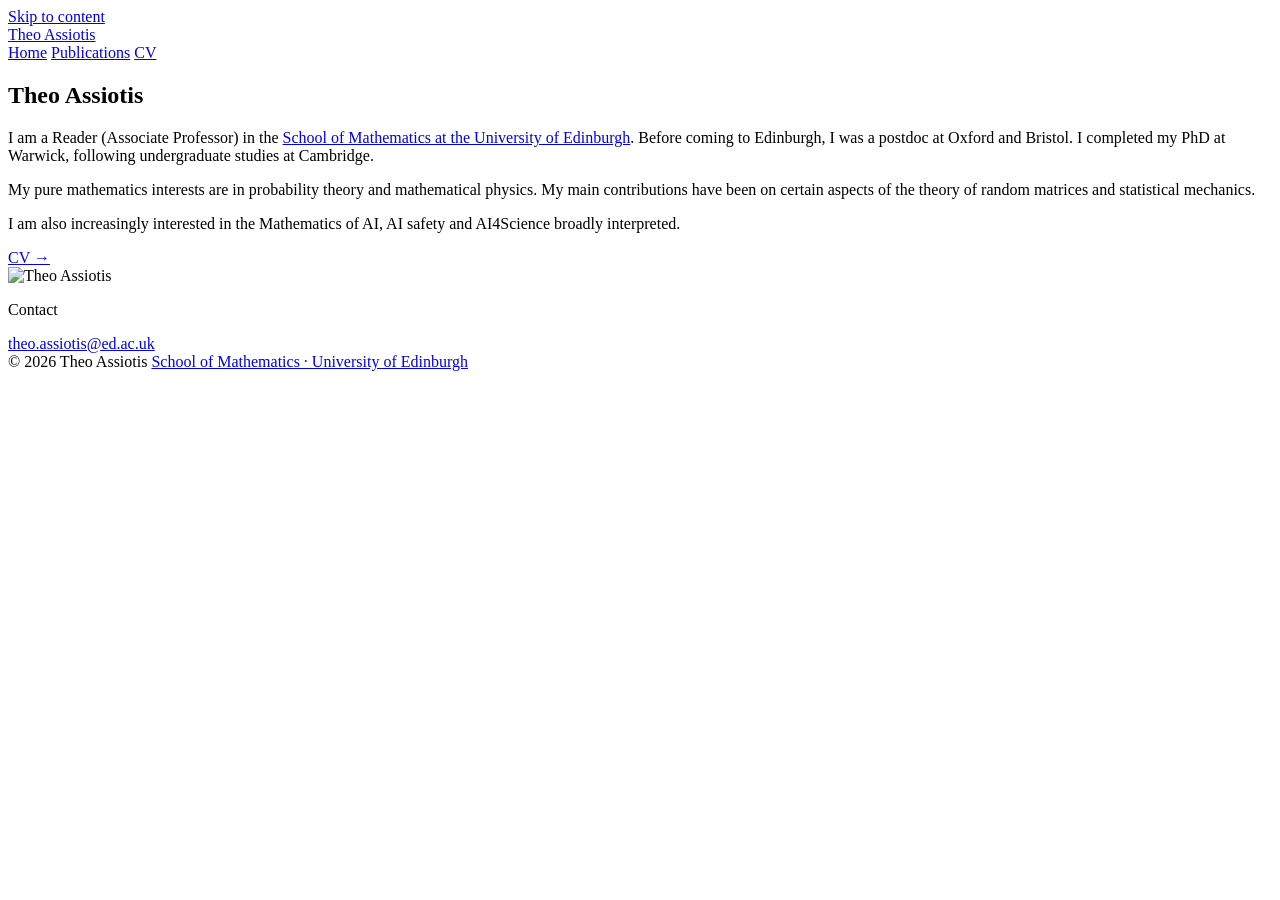
==== index.html @ 713f8920 "Add website pages" ====
<!doctype html>
<html lang="en">
<head>
  <meta charset="utf-8">
  <meta name="viewport" content="width=device-width, initial-scale=1">
  <title>Theo Assiotis — Mathematics</title>
  <meta name="description" content="Theo Assiotis, Reader in Mathematics at the University of Edinburgh. Research in probability theory, random matrices and mathematical physics.">
  <meta name="robots" content="noindex, nofollow">
  <meta name="theme-color" content="#fcfbf8">
  <link rel="icon" href="assets/favicon.svg" type="image/svg+xml">
  <link rel="stylesheet" href="assets/style.css">
  
</head>
<body>
  <a class="skip-link" href="#main">Skip to content</a>
  <div class="wrap">
    <header class="site-header">
      <a class="wordmark" href="index.html">Theo Assiotis</a>
      <nav class="site-nav" aria-label="Main navigation">
        <a href="index.html" aria-current="page">Home</a>
        <a href="publications.html">Publications</a>
        <a href="cv.html">CV</a>
      </nav>
    </header>
    <main id="main" tabindex="-1">
      <section class="hero" aria-labelledby="name">
        <div class="hero-text">
          <h1 id="name">Theo Assiotis</h1>
          <p class="biography">I am a Reader (Associate Professor) in the <a href="https://maths.ed.ac.uk/">School of Mathematics at the University of Edinburgh</a>. Before coming to Edinburgh, I was a postdoc at Oxford and Bristol. I completed my PhD at Warwick, following undergraduate studies at Cambridge.</p>
          <p class="biography">My pure mathematics interests are in probability theory and mathematical physics. My main contributions have been on certain aspects of the theory of random matrices and statistical mechanics.</p>
          <p class="biography">I am also increasingly interested in the Mathematics of AI, AI safety and AI4Science broadly interpreted.</p>
          <a class="text-link" href="cv.html">CV <span class="arrow" aria-hidden="true">→</span></a>
        </div>
        <aside class="profile" aria-label="Portrait and contact">
          <img class="portrait" src="assets/theo-assiotis.jpg" width="1114" height="1731" alt="Theo Assiotis" fetchpriority="high">
          <div class="contact">
            <p class="contact-label">Contact</p>
            <a class="email" href="mailto:theo.assiotis@ed.ac.uk">theo.assiotis@ed.ac.uk</a>
          </div>
        </aside>
      </section>
    </main>
    <footer class="site-footer">
      <span>© 2026 Theo Assiotis</span>
      <a href="https://maths.ed.ac.uk/">School of Mathematics · University of Edinburgh</a>
    </footer>
  </div>
</body>
</html>
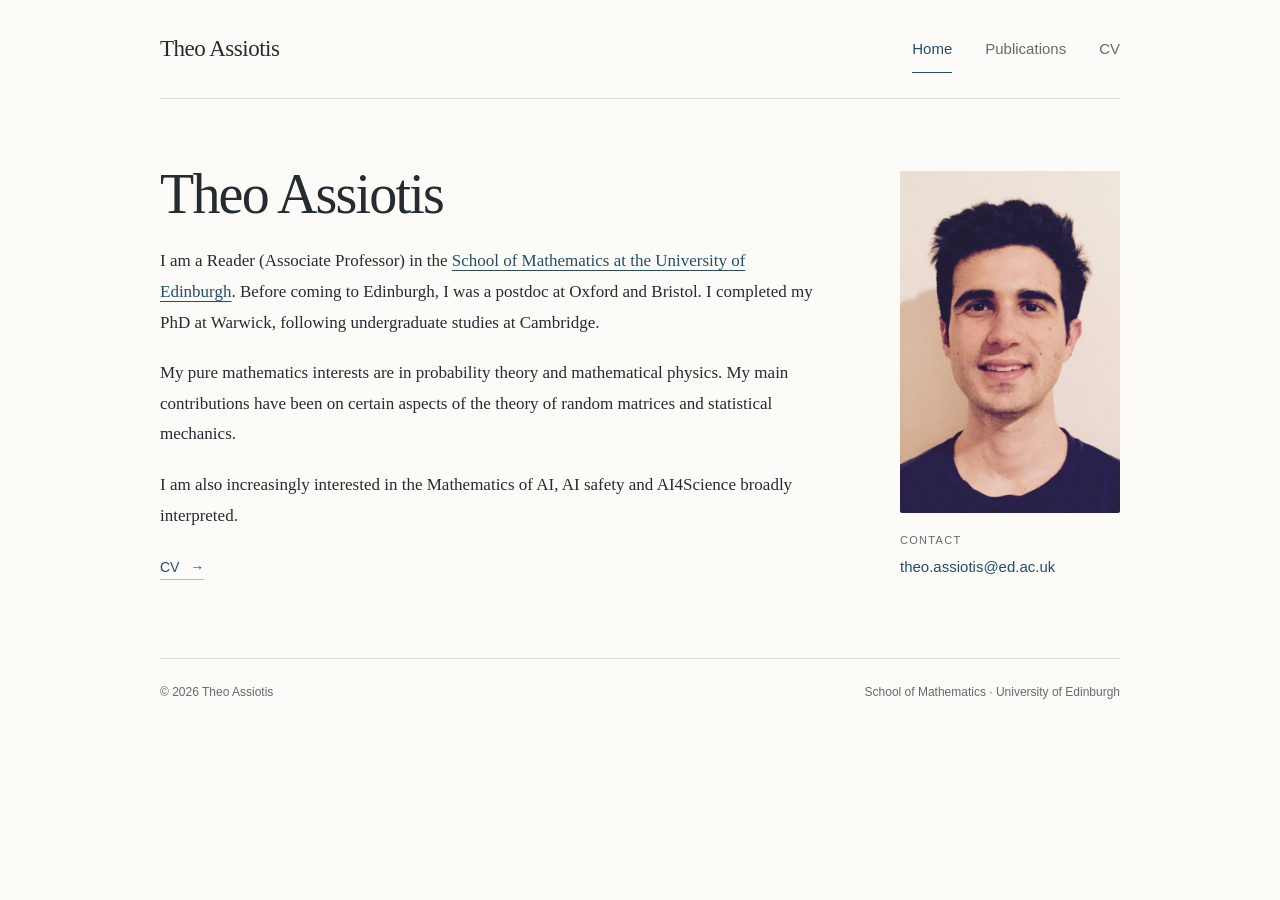
==== commit 033e841d: "Prepare website for publication" ====
--- a/index.html
+++ b/index.html
@@ -5,7 +5,6 @@
   <meta name="viewport" content="width=device-width, initial-scale=1">
   <title>Theo Assiotis — Mathematics</title>
   <meta name="description" content="Theo Assiotis, Reader in Mathematics at the University of Edinburgh. Research in probability theory, random matrices and mathematical physics.">
-  <meta name="robots" content="noindex, nofollow">
   <meta name="theme-color" content="#fcfbf8">
   <link rel="icon" href="assets/favicon.svg" type="image/svg+xml">
   <link rel="stylesheet" href="assets/style.css">
--- a/assets/style.css
+++ b/assets/style.css
@@ -0,0 +1,129 @@
+:root {
+  --paper: #fcfbf8;
+  --ink: #252c31;
+  --muted: #626b70;
+  --blue: #244e67;
+  --line: #dcdedb;
+  --wash: #f0f2ef;
+  --serif: Georgia, 'Times New Roman', serif;
+  --sans: 'Segoe UI', -apple-system, BlinkMacSystemFont, Arial, sans-serif;
+}
+* { box-sizing: border-box; }
+html { scroll-behavior: smooth; scroll-padding-top: 32px; }
+body { margin: 0; color: var(--ink); background: var(--paper); font-family: var(--serif); font-size: 18px; line-height: 1.7; -webkit-font-smoothing: antialiased; }
+a { color: var(--blue); text-decoration-thickness: 1px; text-underline-offset: 4px; }
+a:hover { color: #102f42; }
+button, input { font: inherit; }
+button, a, input { -webkit-tap-highlight-color: transparent; }
+:focus-visible { outline: 2px solid var(--blue); outline-offset: 5px; }
+::selection { background: #dce7ec; }
+[hidden] { display: none !important; }
+.wrap { max-width: 1040px; margin-inline: auto; padding-inline: 40px; }
+.skip-link { position: absolute; left: 16px; top: -80px; background: var(--paper); padding: 12px; z-index: 10; }
+.skip-link:focus { top: 12px; }
+.site-header { display: flex; justify-content: space-between; align-items: center; min-height: 99px; border-bottom: 1px solid var(--line); gap: 24px; }
+.wordmark { font-size: 23px; letter-spacing: -.5px; color: var(--ink); text-decoration: none; white-space: nowrap; }
+.site-nav { display: flex; align-items: center; gap: 33px; font: 15px/1.4 var(--sans); }
+.site-nav a { display: block; padding: 13px 0; text-decoration: none; color: var(--muted); border-bottom: 1px solid transparent; }
+.site-nav a:hover, .site-nav a[aria-current='page'] { color: var(--blue); border-bottom-color: var(--blue); }
+main { padding-block: 63px 76px; }
+h1, h2, h3, p { margin-top: 0; }
+h1, h2, h3 { font-weight: 400; }
+h1 { font-size: clamp(38px, 4.5vw, 56px); line-height: 1.15; letter-spacing: -1.8px; margin-bottom: 20px; }
+h2 { font-size: 28px; line-height: 1.3; letter-spacing: -.6px; }
+.eyebrow { font: 12px/1.5 var(--sans); color: var(--blue); text-transform: uppercase; letter-spacing: 1.7px; margin-bottom: 18px; }
+.hero { display: grid; grid-template-columns: minmax(0, 1fr) 220px; column-gap: 82px; }
+.biography { font-size: 17px; line-height: 1.8; margin-bottom: 20px; }
+.text-link { font: 14px/1.6 var(--sans); text-decoration: none; border-bottom: 1px solid #adc0ca; padding-bottom: 4px; }
+.arrow { margin-left: 7px; }
+.profile { padding-top: 9px; }
+.portrait { display: block; width: 100%; height: auto; border-radius: 2px; }
+.contact-label { margin: 19px 0 3px; font: 11px/1.5 var(--sans); text-transform: uppercase; letter-spacing: 1.3px; color: var(--muted); }
+.profile .email { font: 15px/1.6 var(--sans); text-decoration: none; }
+.coauthors { font: 14px/1.6 var(--sans); color: var(--muted); margin: 0; }
+sub { line-height: 0; }
+.site-footer { border-top: 1px solid var(--line); padding-block: 24px 31px; display: flex; justify-content: space-between; gap: 20px; font: 12px/1.6 var(--sans); color: var(--muted); }
+.site-footer a { text-decoration: none; color: inherit; }
+.site-footer a:hover { text-decoration: underline; }
+.page-heading { margin-bottom: 33px; }
+.page-heading h1 { font-size: clamp(34px, 4vw, 46px); }
+.page-description { color: var(--muted); font-size: 17px; max-width: 650px; margin-bottom: 0; }
+.search-row { display: flex; align-items: center; justify-content: space-between; gap: 25px; margin-bottom: 19px; font-family: var(--sans); }
+.search-field { position: relative; flex: 1; max-width: 630px; }
+.search-field label { display: block; font-size: 13px; margin-bottom: 7px; color: var(--muted); }
+.input-wrap { position: relative; }
+.input-wrap svg { position: absolute; left: 15px; top: 16px; width: 17px; height: 17px; color: var(--muted); pointer-events: none; }
+input[type='search'] { font: 15px/1.5 var(--sans); width: 100%; padding: 13px 46px 13px 43px; background: #fffefa; border: 1px solid #c5cdcf; border-radius: 3px; color: var(--ink); }
+input[type='search']::-webkit-search-cancel-button { display: none; }
+.clear-search { position: absolute; right: 5px; top: 5px; background: transparent; border: none; width: 38px; height: 38px; font-size: 23px; color: var(--muted); cursor: pointer; }
+.result-count { flex-shrink: 0; color: var(--muted); font: 13px/1.5 var(--sans); margin: 28px 0 0; }
+#publication-list { border-top: 1px solid var(--line); padding-top: 25px; }
+.paper-list { list-style: none; padding: 0; margin: 0; }
+.paper { padding: 0 0 28px 34px; position: relative; scroll-margin-top: 35px; }
+.paper-number { position: absolute; left: 0; top: 4px; font: 12px/1.7 var(--sans); color: var(--muted); }
+.paper h3 { font-size: 20px; line-height: 1.45; letter-spacing: -.1px; margin: 0 0 6px; }
+.paper h3 a { color: var(--ink); text-decoration: none; }
+.paper h3 a:hover { color: var(--blue); text-decoration: underline; }
+.paper .journal { font-size: 15px; line-height: 1.6; font-style: italic; margin: 5px 0 0; color: var(--muted); }
+.paper-actions { display: flex; gap: 17px; font: 12px/1.7 var(--sans); margin-top: 8px; }
+.paper-actions a { text-decoration: none; border-bottom: 1px solid #c2cfd5; }
+.paper:target { background: var(--wash); outline: 10px solid var(--wash); border-radius: 2px; }
+.no-results { background: var(--wash); padding: 25px; font-size: 17px; margin-top: 25px; }
+.cv-section { display: grid; grid-template-columns: 175px minmax(0, 1fr); gap: 36px; border-top: 1px solid var(--line); padding-block: 30px 10px; }
+.cv-section > h2 { font-size: 23px; }
+.cv-list { list-style: none; padding: 0; margin: 0; }
+.cv-list li { display: grid; grid-template-columns: 110px minmax(0, 1fr); gap: 26px; margin-bottom: 27px; }
+.cv-year { font: 14px/1.7 var(--sans); color: var(--muted); padding-top: 3px; }
+.cv-list h3 { font-size: 20px; line-height: 1.4; margin: 0 0 3px; }
+.cv-list p { font-size: 16px; line-height: 1.6; margin: 0; }
+.cv-list .detail { font: 14px/1.7 var(--sans); color: var(--muted); margin-top: 5px; }
+.sr-only { position: absolute; width: 1px; height: 1px; padding: 0; margin: -1px; overflow: hidden; clip: rect(0,0,0,0); white-space: nowrap; border: 0; }
+@media (max-width: 800px) {
+  .wrap { padding-inline: 30px; }
+  .hero { column-gap: 40px; grid-template-columns: minmax(0, 1fr) 190px; }
+  .cv-section { grid-template-columns: 130px minmax(0, 1fr); gap: 20px; }
+  .cv-list li { grid-template-columns: 90px minmax(0, 1fr); gap: 18px; }
+}
+@media (max-width: 600px) {
+  .wrap { padding-inline: 23px; }
+  .site-header { min-height: 113px; flex-direction: column; justify-content: center; align-items: flex-start; gap: 3px; padding-top: 13px; padding-bottom: 8px; }
+  .wordmark { font-size: 22px; }
+  .site-nav { width: 100%; gap: 27px; font-size: 14px; }
+  .site-nav a { padding-block: 8px; }
+  main { padding-block: 37px 47px; }
+  h1 { letter-spacing: -1px; }
+  .hero { display: flex; flex-direction: column; gap: 31px; }
+  .eyebrow { font-size: 10px; letter-spacing: 1.25px; margin-bottom: 14px; }
+  .biography { font-size: 16px; }
+  .profile { display: flex; align-items: center; gap: 24px; padding-top: 0; }
+  .portrait { width: 118px; flex-shrink: 0; }
+  .contact-label { margin-top: 0; }
+  .profile .email { font-size: 13px; overflow-wrap: anywhere; }
+  .site-footer { flex-direction: column; gap: 4px; font-size: 11px; }
+  .page-heading h1 { font-size: 37px; }
+  .page-description { font-size: 16px; }
+  .search-row { display: block; }
+  .result-count { margin-top: 10px; }
+  .paper { padding-left: 29px; padding-bottom: 27px; }
+  .paper h3 { font-size: 19px; }
+  .coauthors { font-size: 13px; }
+  .paper .journal { font-size: 14px; }
+  .cv-section { display: block; padding-top: 23px; }
+  .cv-section > h2 { margin-bottom: 23px; }
+  .cv-list li { grid-template-columns: 83px minmax(0, 1fr); gap: 15px; }
+  .cv-year { font-size: 12px; }
+  .cv-list h3 { font-size: 18px; }
+  .cv-list p { font-size: 15px; }
+  .cv-list .detail { font-size: 13px; }
+}
+@media (prefers-reduced-motion: reduce) { html { scroll-behavior: auto; } }
+@media print {
+  body { background: white; font-size: 11pt; color: #000; }
+  .wrap { max-width: none; padding: 0; }
+  main { padding-block: 25px; }
+  .site-nav, .search-row, .skip-link { display: none !important; }
+  .site-header { min-height: 45px; }
+  a { color: inherit; text-decoration: none; }
+  .cv-section, .paper { break-inside: avoid; }
+  .site-footer { font-size: 9pt; }
+}
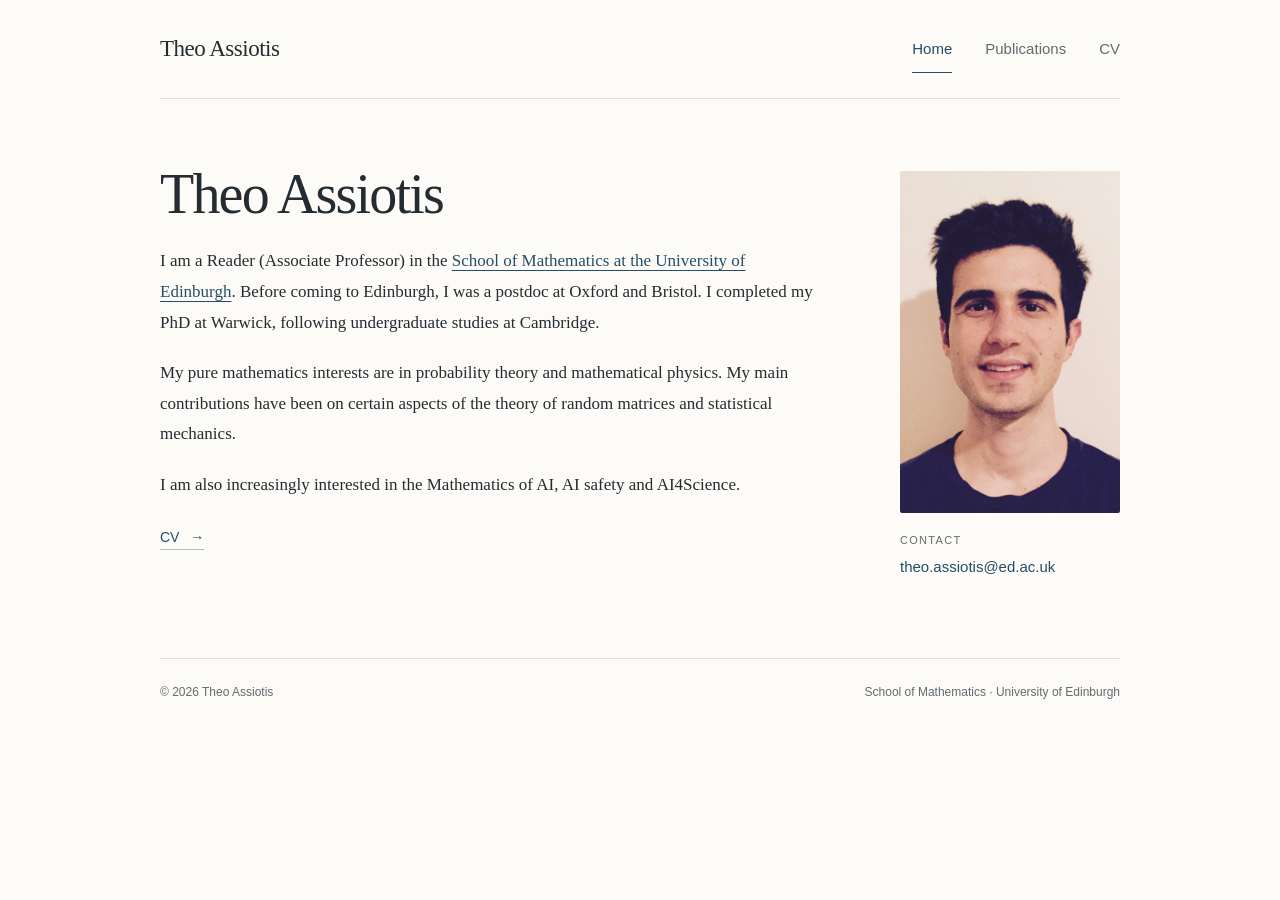
==== commit 30d884a8: "Update research interests and add latest preprint" ====
--- a/index.html
+++ b/index.html
@@ -27,7 +27,7 @@
           <h1 id="name">Theo Assiotis</h1>
           <p class="biography">I am a Reader (Associate Professor) in the <a href="https://maths.ed.ac.uk/">School of Mathematics at the University of Edinburgh</a>. Before coming to Edinburgh, I was a postdoc at Oxford and Bristol. I completed my PhD at Warwick, following undergraduate studies at Cambridge.</p>
           <p class="biography">My pure mathematics interests are in probability theory and mathematical physics. My main contributions have been on certain aspects of the theory of random matrices and statistical mechanics.</p>
-          <p class="biography">I am also increasingly interested in the Mathematics of AI, AI safety and AI4Science broadly interpreted.</p>
+          <p class="biography">I am also increasingly interested in the Mathematics of AI, AI safety and AI4Science.</p>
           <a class="text-link" href="cv.html">CV <span class="arrow" aria-hidden="true">→</span></a>
         </div>
         <aside class="profile" aria-label="Portrait and contact">
